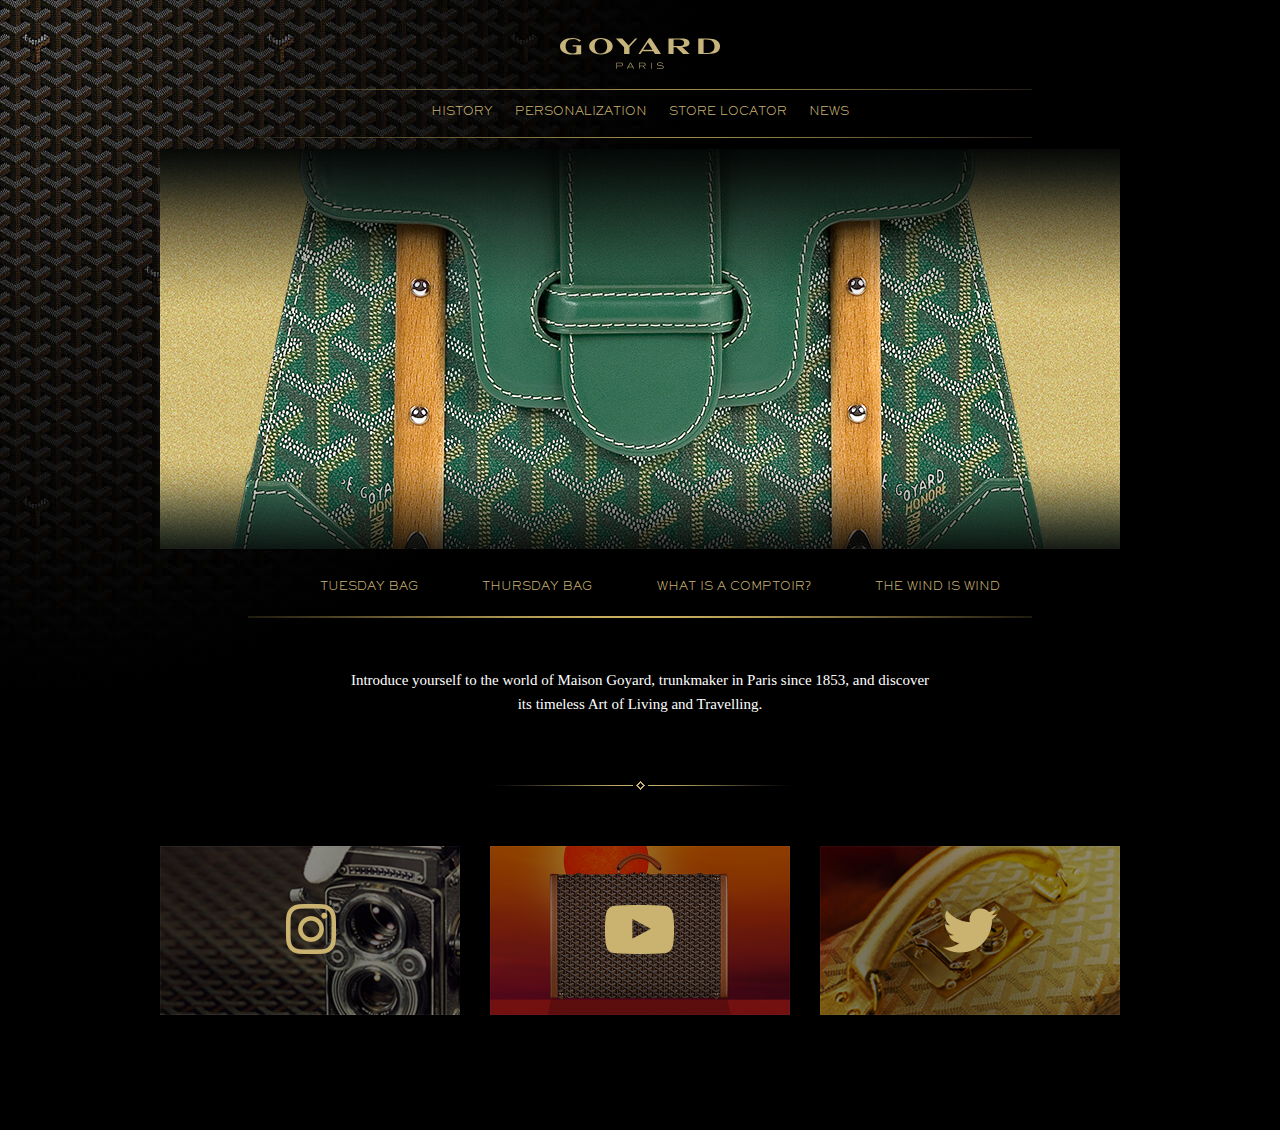
==== index.html @ 8ad1f9d4 "finish home page body" ====
<!DOCTYPE html>
<html>
  <head>
    <meta charset="utf-8">
    <meta name="viewport" content="width=device-width, initial-scale=1.0">
    <link rel="stylesheet" href="css/output.css">
    <title>Goyard</title>
  </head>
  <body>
    <div class="big-wrapper">
      <div class="content-wrapper">
        <div class="navigation">
          <div class="logo">
            <img src="img/goyardLogo.svg" width="160"alt="logo">
          </div>
          <ul class="menu">
            <li><a href="#">HISTORY</a></li>
            <li><a href="#">PERSONALIZATION</a></li>
            <li><a href="#">STORE LOCATOR</a></li>
            <li><a href="#">NEWS</a></li>
          </ul>
        </div>
      </div>
      <div class="home-wrapper">
        <div class="slideshow">
          <img src="img/greenBag.jpg" alt="goyard bag image">
        </div>
        <ul class="menuTwo">
          <li><a href="#">TUESDAY BAG</a></li>
          <li><a href="#">THURSDAY BAG</a></li>
          <li><a href="#">WHAT IS A COMPTOIR?</a></li>
          <li><a href="#">THE WIND IS WIND</a></li>
        </ul>
        <div class="p-wrapper">
          <p>Introduce yourself to the world of Maison Goyard, trunkmaker in Paris since 1853, and discover its timeless Art of Living and Travelling.</p>
        </div>
      </div>
      <div class="social-media">
        <img src="img/smMid.jpg" alt="social media instagram">
        <img src="img/smYT.jpg" alt="social media Youtube">
        <img src="img/smTwi.jpg" alt="social media Twitter">
      </div>
      <div class="footer">

      </div>
    </div>
  </body>
</html>
---- css/output.css ----
@font-face {
  font-family: "SGL";
  font-style: normal;
  font-weight: normal;
  src: url("../SGL.otf") format("truetype");
}
body {
  font-family: "SGL";
  font-size: 11px;
  color: #C9b274;
}

.p-wrapper p {
  color: white;
  font: 15px/24px Georgia, serif;
}

.content-wrapper {
  margin-bottom: 0px;
}
.content-wrapper .navigation {
  padding-top: 30px;
}
.content-wrapper .navigation .logo {
  display: flex;
  justify-content: center;
  align-items: center;
}
.content-wrapper .navigation .logo img {
  max-width: 100%;
}
.content-wrapper .navigation .menu {
  display: flex;
  flex-direction: row;
  align-items: center;
  list-style: none;
  justify-content: center;
  margin-top: 20px;
  padding: 20px 0px;
  background: url("../img/border_menu.png") no-repeat center;
}
.content-wrapper .navigation .menu a {
  color: #C9b274;
  text-decoration: none;
}
.content-wrapper .navigation .menu a:hover {
  color: white;
}
.content-wrapper .navigation .menu li {
  margin: 0 11px;
}

* {
  box-sizing: border-box;
  color: #C9b274;
}

body {
  background: url("../img/goyardBG.jpg") no-repeat #000;
  transition: background 0.25s ease;
  color: #C9b274;
}

.big-wrapper {
  margin: 0px 240px;
}

.home-wrapper {
  margin: 0 auto 50px;
}
.home-wrapper .slideshow {
  display: flex;
  justify-content: center;
  align-items: center;
  width: 100%;
}
.home-wrapper .menuTwo {
  display: flex;
  flex-direction: row;
  align-items: center;
  list-style: none;
  justify-content: space-around;
  position: relative;
  height: 58px;
  background: url("../img/border_slider.png") no-repeat bottom;
}
.home-wrapper .menuTwo a {
  color: #C9b274;
  text-decoration: none;
}
.home-wrapper .menuTwo a:hover {
  color: white;
}
.home-wrapper .p-wrapper {
  margin: 35px auto 50px auto;
  display: flex;
  justify-content: center;
  align-items: center;
  text-align: center;
  width: 595px;
}

.social-media {
  font-size: 0;
  margin: 0 auto 50px;
  padding: 65px 0;
  text-align: center;
  background: url("../img/border_diamond.png") center top no-repeat;
  display: flex;
  justify-content: center;
  align-items: center;
}
.social-media img {
  width: 300px;
  height: 169px;
  margin: 0px 15px;
}

/*# sourceMappingURL=output.css.map */
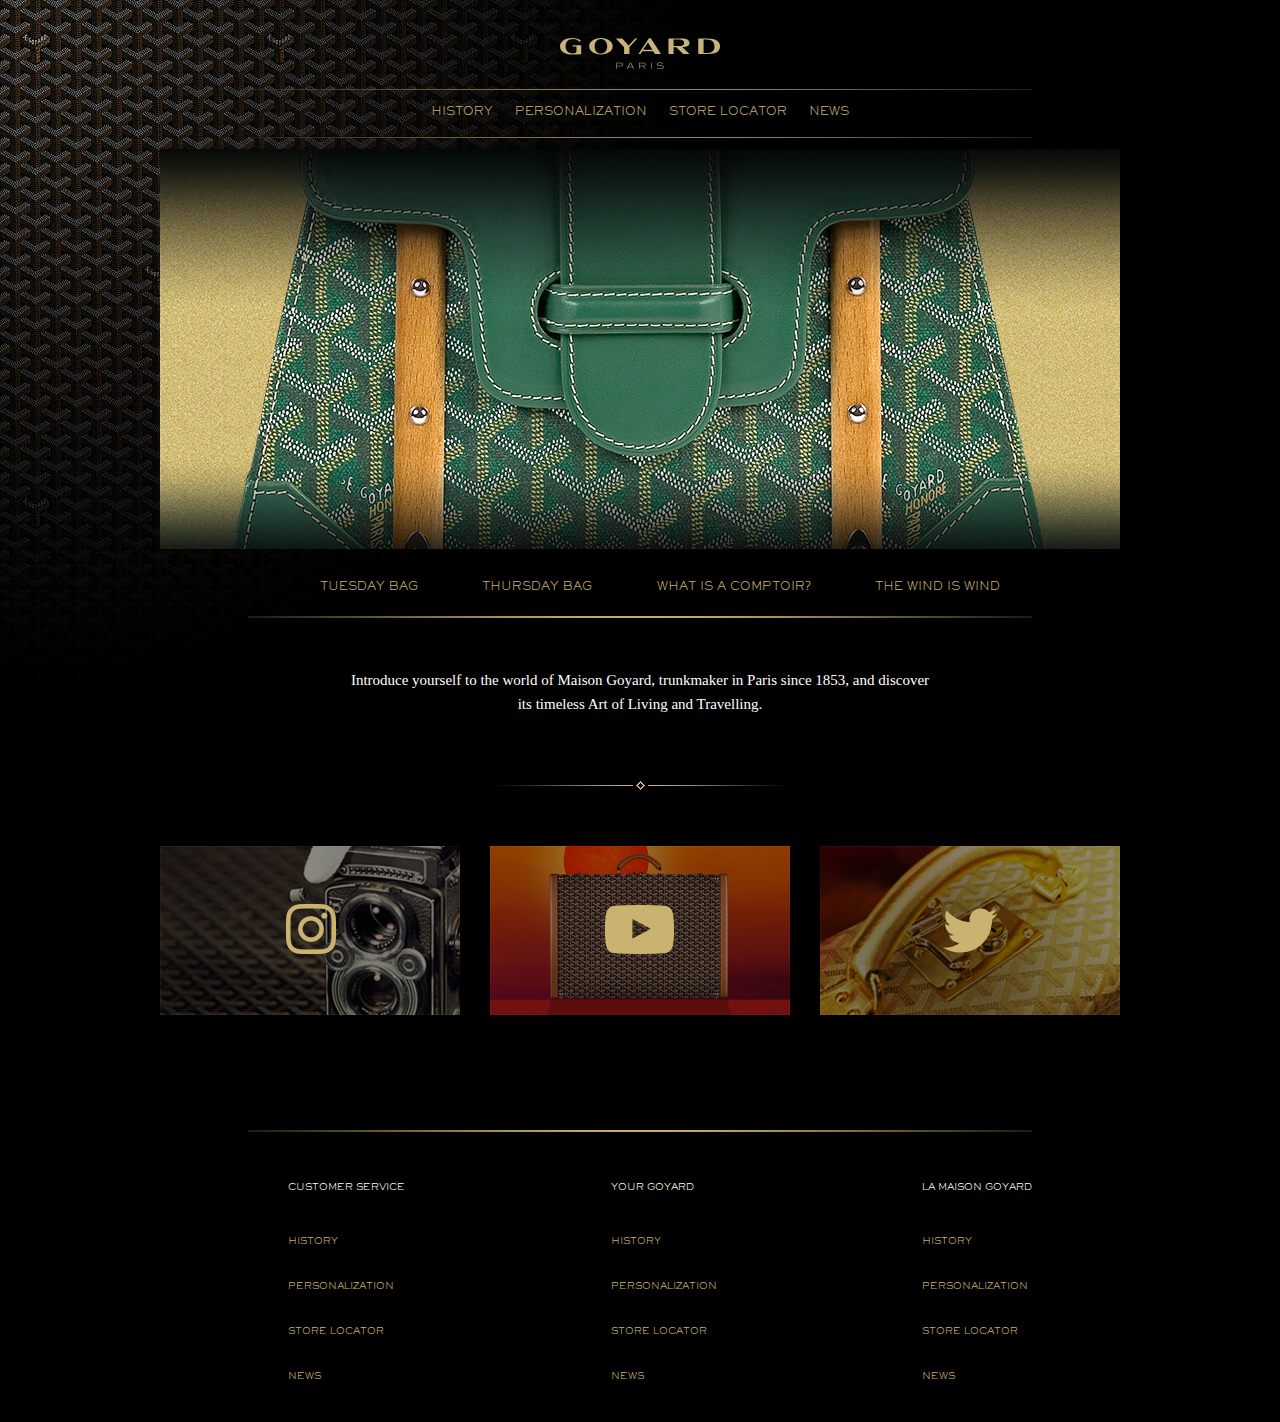
==== commit 0c27a858: "complete foundation for footer" ====
--- a/index.html
+++ b/index.html
@@ -41,7 +41,35 @@
         <img src="img/smTwi.jpg" alt="social media Twitter">
       </div>
       <div class="footer">
+        <div class="left-foot">
+          <ul class="foot-links">
+            <li><p>CUSTOMER SERVICE</p></li>
+            <li><a href="#">HISTORY</a></li>
+            <li><a href="#">PERSONALIZATION</a></li>
+            <li><a href="#">STORE LOCATOR</a></li>
+            <li><a href="#">NEWS</a></li>
+          </ul>
+        </div>
+        <div class="giggity">
+          <ul class="foot-links">
+            <li><p>YOUR GOYARD</p></li>
 
+            <li><a href="#">HISTORY</a></li>
+            <li><a href="#">PERSONALIZATION</a></li>
+            <li><a href="#">STORE LOCATOR</a></li>
+            <li><a href="#">NEWS</a></li>
+          </ul>
+        </div>
+        <div class="right-foot">
+
+          <ul class="foot-links">
+            <li><p>LA MAISON GOYARD</p></li>
+            <li><a href="#">HISTORY</a></li>
+            <li><a href="#">PERSONALIZATION</a></li>
+            <li><a href="#">STORE LOCATOR</a></li>
+            <li><a href="#">NEWS</a></li>
+          </ul>
+        </div>
       </div>
     </div>
   </body>
--- a/css/output.css
+++ b/css/output.css
@@ -8,6 +8,12 @@
   font-family: "SGL";
   font-size: 11px;
   color: #C9b274;
+}
+
+.footer {
+  font-family: "SGL", Tahoma;
+  font-size: 9px;
+  line-height: 45px;
 }
 
 .p-wrapper p {
@@ -39,6 +45,9 @@
   padding: 20px 0px;
   background: url("../img/border_menu.png") no-repeat center;
 }
+.content-wrapper .navigation .menu p {
+  color: #C9b274;
+}
 .content-wrapper .navigation .menu a {
   color: #C9b274;
   text-decoration: none;
@@ -65,6 +74,32 @@
   margin: 0px 240px;
 }
 
+.footer {
+  padding: 27px 0 5px;
+  background: url("../img/border_slider.png") center 0 no-repeat;
+  margin: 0 auto;
+  width: 100%;
+  display: flex;
+  flex-direction: row;
+  align-items: center;
+  list-style: none;
+  justify-content: space-between;
+}
+
+.foot-links p {
+  color: white;
+}
+.foot-links a {
+  color: #C9b274;
+  text-decoration: none;
+}
+.foot-links a:hover {
+  color: white;
+}
+.foot-links li {
+  list-style-type: none;
+}
+
 .home-wrapper {
   margin: 0 auto 50px;
 }
@@ -83,6 +118,9 @@
   position: relative;
   height: 58px;
   background: url("../img/border_slider.png") no-repeat bottom;
+}
+.home-wrapper .menuTwo p {
+  color: #C9b274;
 }
 .home-wrapper .menuTwo a {
   color: #C9b274;
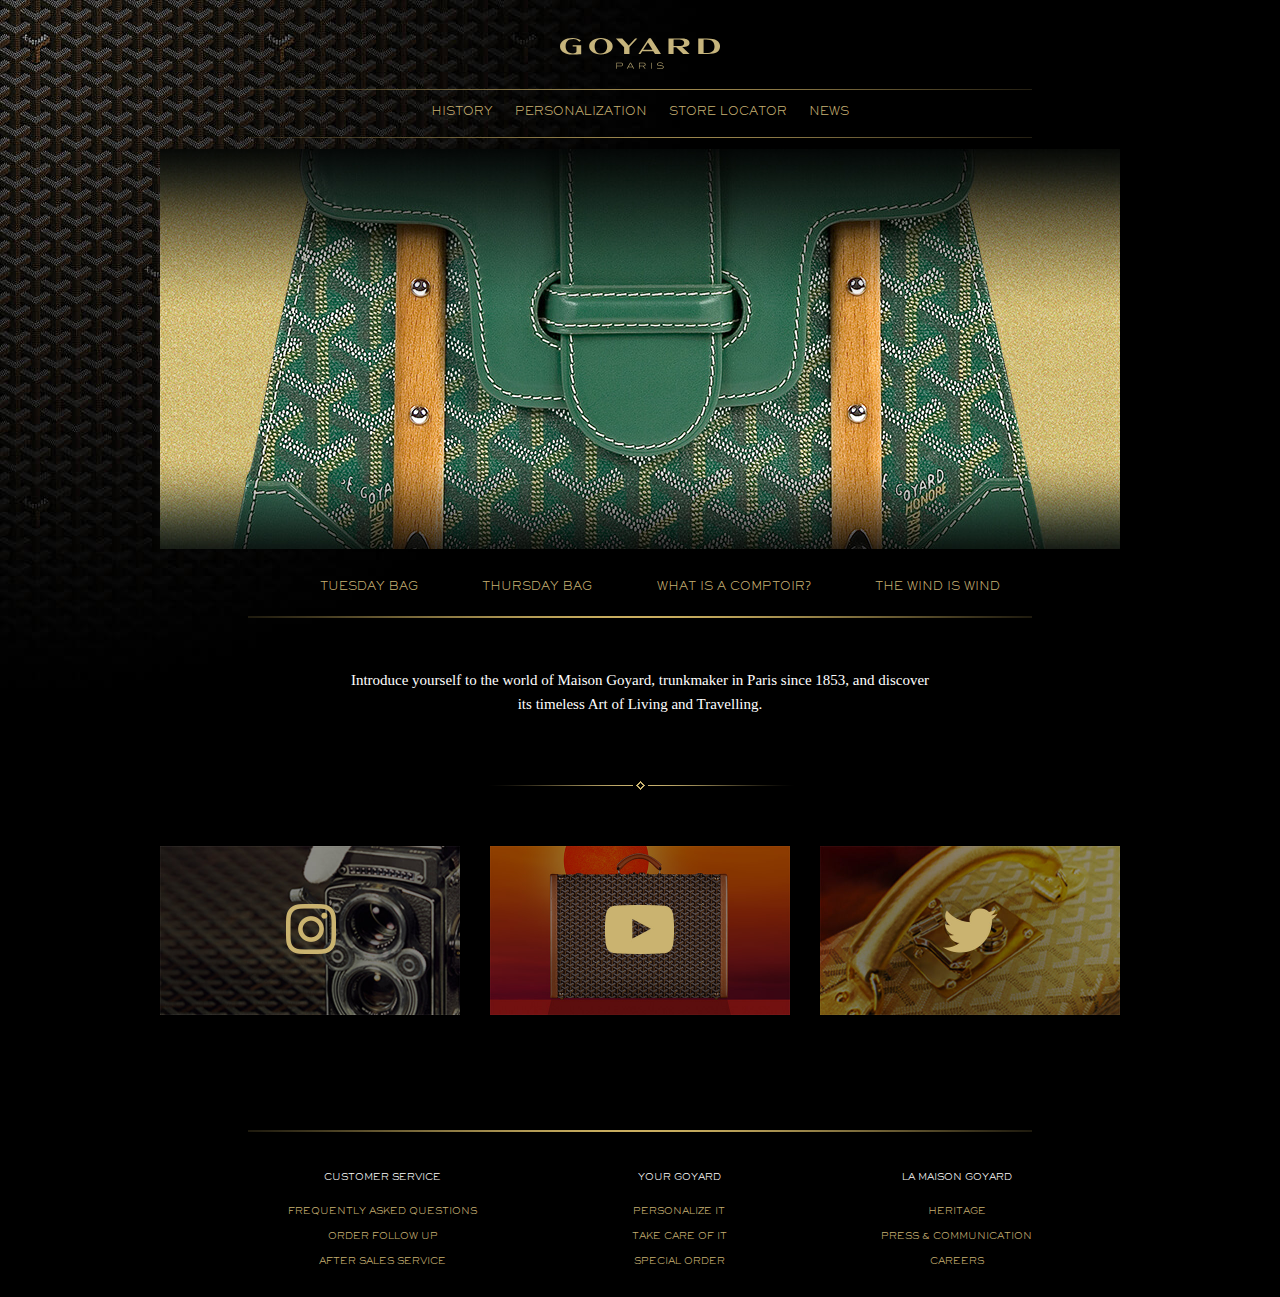
==== commit e259dc57: "finish everything but bottom nav" ====
--- a/index.html
+++ b/index.html
@@ -44,30 +44,27 @@
         <div class="left-foot">
           <ul class="foot-links">
             <li><p>CUSTOMER SERVICE</p></li>
-            <li><a href="#">HISTORY</a></li>
-            <li><a href="#">PERSONALIZATION</a></li>
-            <li><a href="#">STORE LOCATOR</a></li>
-            <li><a href="#">NEWS</a></li>
+            <li><a href="#">FREQUENTLY ASKED QUESTIONS</a></li>
+            <li><a href="#">ORDER FOLLOW UP</a></li>
+            <li><a href="#">AFTER SALES SERVICE</a></li>
           </ul>
         </div>
         <div class="giggity">
           <ul class="foot-links">
             <li><p>YOUR GOYARD</p></li>
 
-            <li><a href="#">HISTORY</a></li>
-            <li><a href="#">PERSONALIZATION</a></li>
-            <li><a href="#">STORE LOCATOR</a></li>
-            <li><a href="#">NEWS</a></li>
+            <li><a href="#">PERSONALIZE IT</a></li>
+            <li><a href="#">TAKE CARE OF IT</a></li>
+            <li><a href="#">SPECIAL ORDER</a></li>
           </ul>
         </div>
         <div class="right-foot">
 
           <ul class="foot-links">
             <li><p>LA MAISON GOYARD</p></li>
-            <li><a href="#">HISTORY</a></li>
-            <li><a href="#">PERSONALIZATION</a></li>
-            <li><a href="#">STORE LOCATOR</a></li>
-            <li><a href="#">NEWS</a></li>
+            <li><a href="#">HERITAGE</a></li>
+            <li><a href="#">PRESS & COMMUNICATION</a></li>
+            <li><a href="#">CAREERS</a></li>
           </ul>
         </div>
       </div>
--- a/css/output.css
+++ b/css/output.css
@@ -13,7 +13,7 @@
 .footer {
   font-family: "SGL", Tahoma;
   font-size: 9px;
-  line-height: 45px;
+  line-height: 25px;
 }
 
 .p-wrapper p {
@@ -79,11 +79,12 @@
   background: url("../img/border_slider.png") center 0 no-repeat;
   margin: 0 auto;
   width: 100%;
+  text-align: center;
+  width: 100%;
   display: flex;
   flex-direction: row;
-  align-items: center;
-  list-style: none;
   justify-content: space-between;
+  position: relative;
 }
 
 .foot-links p {
@@ -98,6 +99,11 @@
 }
 .foot-links li {
   list-style-type: none;
+}
+
+.footer-nav {
+  text-align: center;
+  background: url("../img/border_footer.png") center 0 no-repeat;
 }
 
 .home-wrapper {
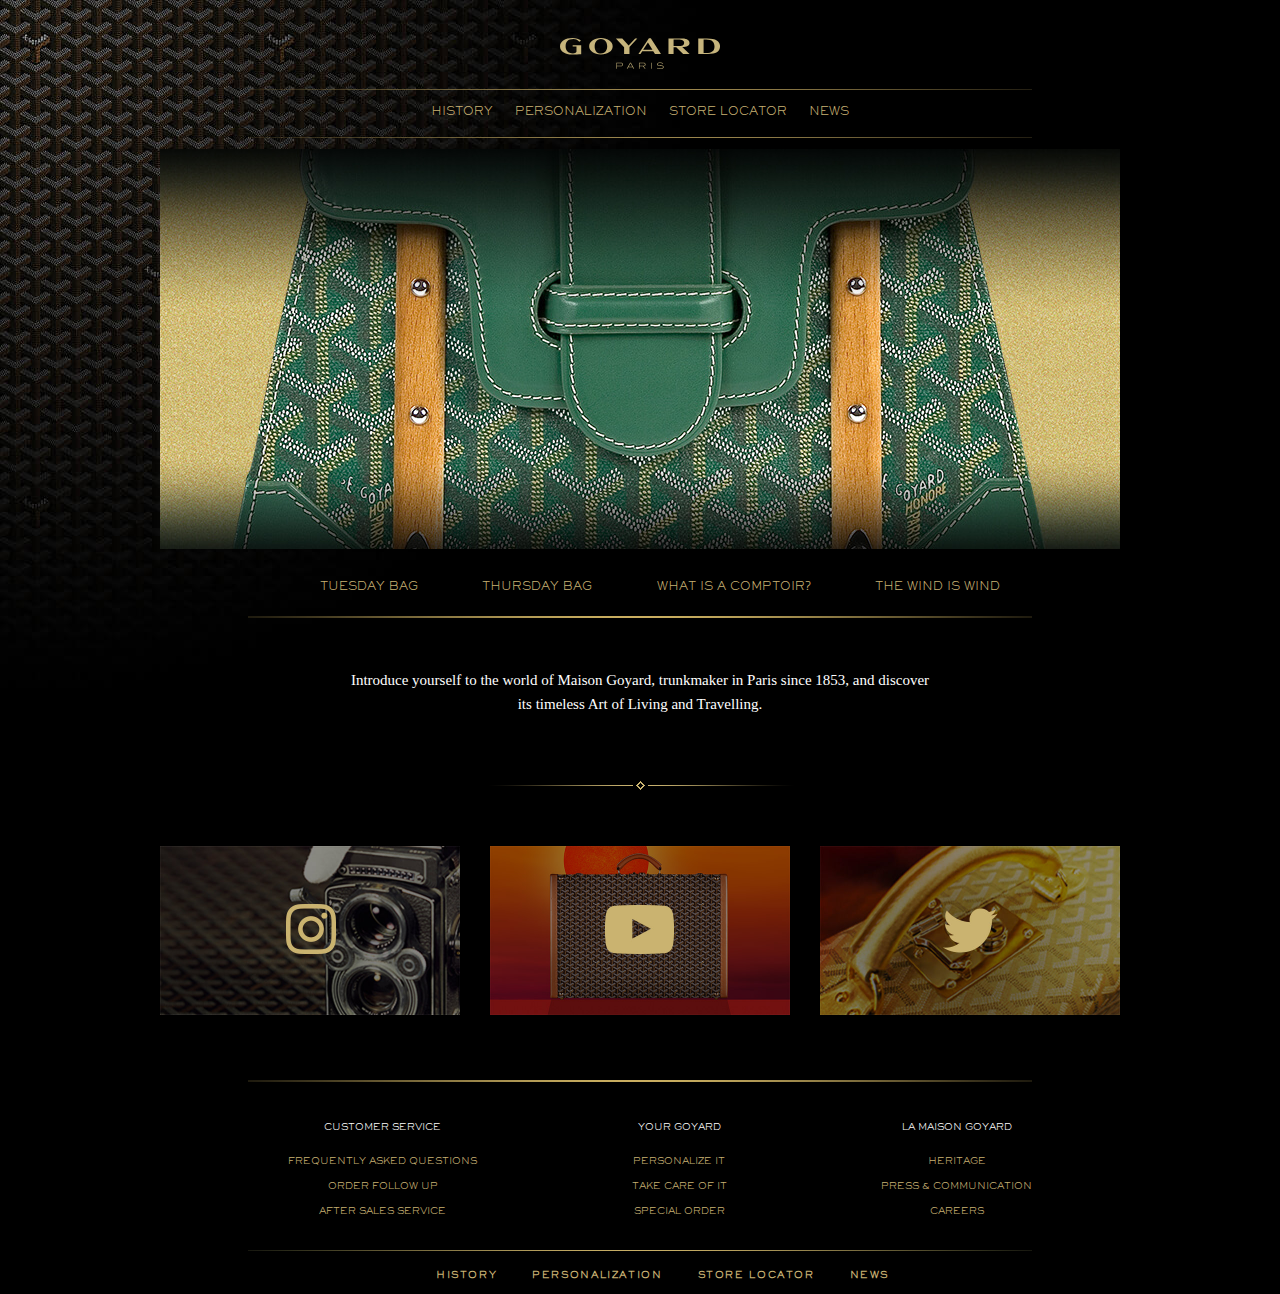
==== commit 2e04ded8: "finish overall page" ====
--- a/index.html
+++ b/index.html
@@ -68,6 +68,14 @@
           </ul>
         </div>
       </div>
+      <div class="footer-nav">
+        <ul class="bottom">
+          <li><a href="#">HISTORY</a></li>
+          <li><a href="#">PERSONALIZATION</a></li>
+          <li><a href="#">STORE LOCATOR</a></li>
+          <li><a href="#">NEWS</a></li>
+        </ul>
+      </div>
     </div>
   </body>
 </html>
--- a/css/output.css
+++ b/css/output.css
@@ -10,15 +10,21 @@
   color: #C9b274;
 }
 
+.p-wrapper p {
+  color: white;
+  font: 15px/24px Georgia, serif;
+}
+
 .footer {
   font-family: "SGL", Tahoma;
   font-size: 9px;
   line-height: 25px;
 }
 
-.p-wrapper p {
-  color: white;
-  font: 15px/24px Georgia, serif;
+.footer-nav .bottom li {
+  font-size: 9px;
+  letter-spacing: 0.18em;
+  font-weight: 700;
 }
 
 .content-wrapper {
@@ -48,6 +54,9 @@
 .content-wrapper .navigation .menu p {
   color: #C9b274;
 }
+.content-wrapper .navigation .menu li {
+  list-style-type: none;
+}
 .content-wrapper .navigation .menu a {
   color: #C9b274;
   text-decoration: none;
@@ -61,13 +70,10 @@
 
 * {
   box-sizing: border-box;
-  color: #C9b274;
 }
 
 body {
   background: url("../img/goyardBG.jpg") no-repeat #000;
-  transition: background 0.25s ease;
-  color: #C9b274;
 }
 
 .big-wrapper {
@@ -90,6 +96,9 @@
 .foot-links p {
   color: white;
 }
+.foot-links li {
+  list-style-type: none;
+}
 .foot-links a {
   color: #C9b274;
   text-decoration: none;
@@ -97,13 +106,32 @@
 .foot-links a:hover {
   color: white;
 }
-.foot-links li {
-  list-style-type: none;
-}
 
 .footer-nav {
   text-align: center;
   background: url("../img/border_footer.png") center 0 no-repeat;
+}
+.footer-nav p {
+  color: #C9b274;
+}
+.footer-nav li {
+  list-style-type: none;
+}
+.footer-nav a {
+  color: #C9b274;
+  text-decoration: none;
+}
+.footer-nav a:hover {
+  color: white;
+}
+.footer-nav .bottom {
+  display: flex;
+  justify-content: center;
+}
+.footer-nav .bottom li {
+  padding-top: 3px;
+  padding-bottom: 3px;
+  margin: 20px 15px 0 20px;
 }
 
 .home-wrapper {
@@ -128,6 +156,9 @@
 .home-wrapper .menuTwo p {
   color: #C9b274;
 }
+.home-wrapper .menuTwo li {
+  list-style-type: none;
+}
 .home-wrapper .menuTwo a {
   color: #C9b274;
   text-decoration: none;
@@ -146,7 +177,6 @@
 
 .social-media {
   font-size: 0;
-  margin: 0 auto 50px;
   padding: 65px 0;
   text-align: center;
   background: url("../img/border_diamond.png") center top no-repeat;
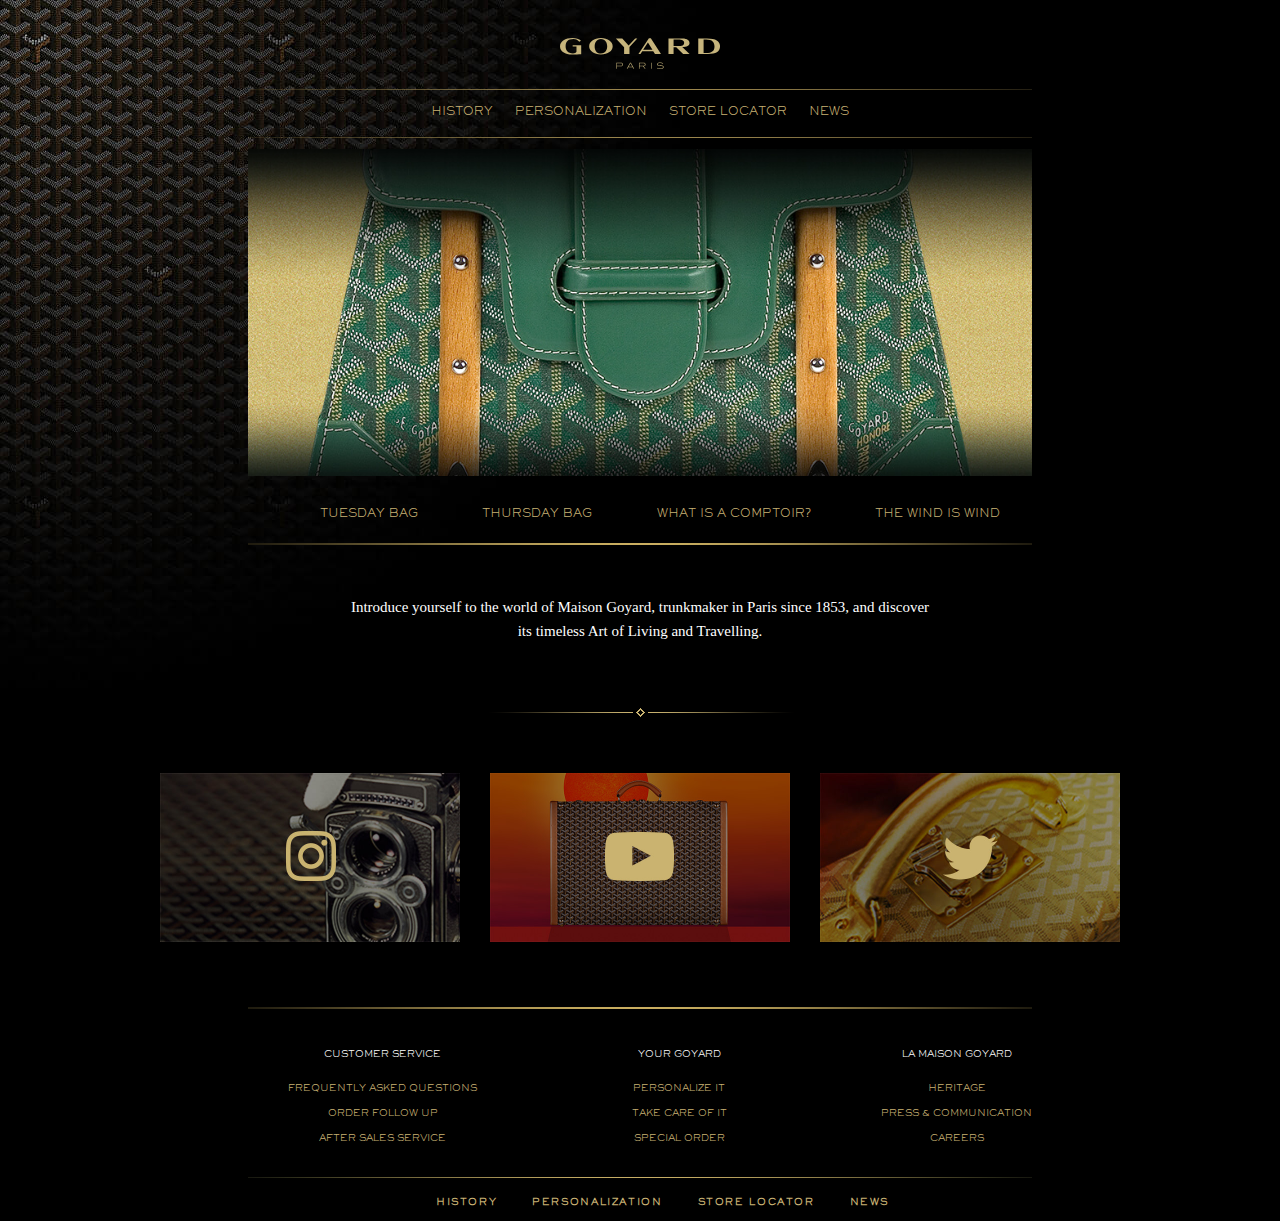
==== commit 535ca2e3: "finish README.md" ====
--- a/index.html
+++ b/index.html
@@ -23,7 +23,7 @@
       </div>
       <div class="home-wrapper">
         <div class="slideshow">
-          <img src="img/greenBag.jpg" alt="goyard bag image">
+          <img src="img/greenBag.jpg" width="100%" alt="goyard bag image">
         </div>
         <ul class="menuTwo">
           <li><a href="#">TUESDAY BAG</a></li>
--- a/css/output.css
+++ b/css/output.css
@@ -80,6 +80,22 @@
   margin: 0px 240px;
 }
 
+@media screen and (max-width: 1024px) {
+  .big-wrapper {
+    margin: 0;
+  }
+}
+@media screen and (min-width: 425) {
+  .big-wrapper {
+    margin: 0;
+  }
+  .big-wrapper .footer {
+    display: none;
+  }
+  .big-wrapper .social-media {
+    display: none;
+  }
+}
 .footer {
   padding: 27px 0 5px;
   background: url("../img/border_slider.png") center 0 no-repeat;
@@ -177,6 +193,7 @@
 
 .social-media {
   font-size: 0;
+  width: 100%;
   padding: 65px 0;
   text-align: center;
   background: url("../img/border_diamond.png") center top no-repeat;
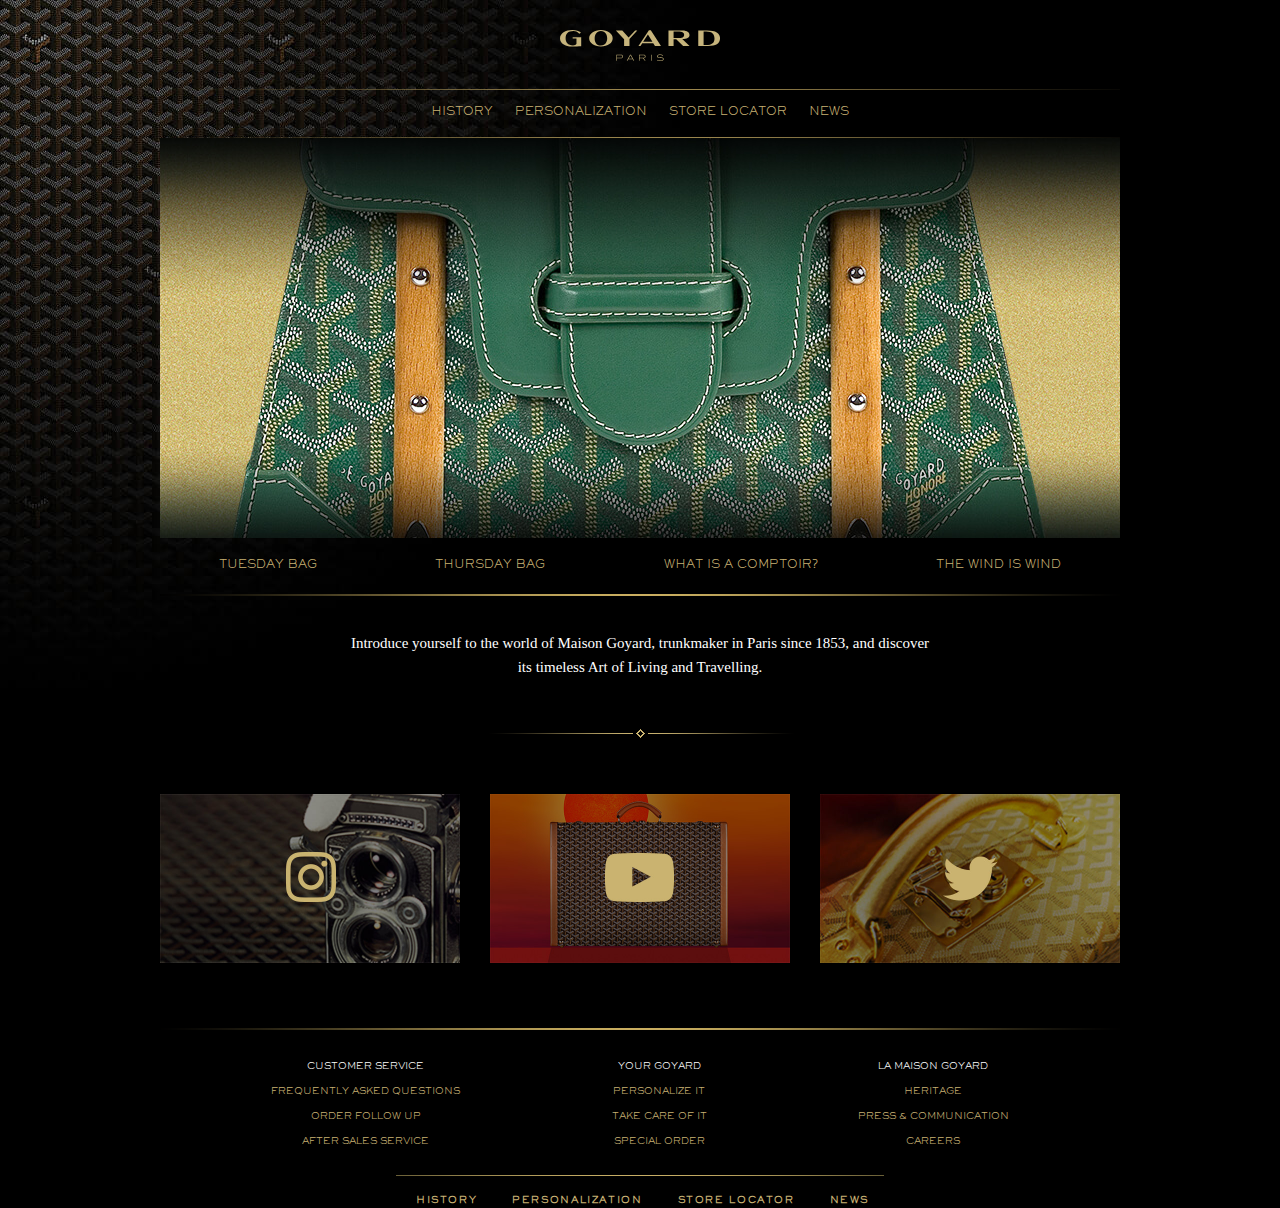
==== commit 8e61e57f: "create temporary layout for Mobile page. Only need social media logos and z index for fixed menu bar" ====
--- a/index.html
+++ b/index.html
@@ -13,7 +13,7 @@
           <div class="logo">
             <img src="img/goyardLogo.svg" width="160"alt="logo">
           </div>
-          <ul class="menu">
+          <ul class="menu" id="menuMobile">
             <li><a href="#">HISTORY</a></li>
             <li><a href="#">PERSONALIZATION</a></li>
             <li><a href="#">STORE LOCATOR</a></li>
--- a/css/output.css
+++ b/css/output.css
@@ -29,17 +29,20 @@
 
 .content-wrapper {
   margin-bottom: 0px;
-}
-.content-wrapper .navigation {
+  margin: 0 auto;
+  max-width: 100%;
+  width: 960px;
+}
+.content-wrapper .navigation .logo {
+  display: flex;
+  justify-content: center;
+  align-items: center;
   padding-top: 30px;
-}
-.content-wrapper .navigation .logo {
-  display: flex;
-  justify-content: center;
-  align-items: center;
+  margin: 0 0 28px;
+  min-height: 34px;
 }
 .content-wrapper .navigation .logo img {
-  max-width: 100%;
+  max-width: 99%;
 }
 .content-wrapper .navigation .menu {
   display: flex;
@@ -70,6 +73,8 @@
 
 * {
   box-sizing: border-box;
+  margin: 0;
+  padding: 0;
 }
 
 body {
@@ -78,26 +83,59 @@
 
 .big-wrapper {
   margin: 0px 240px;
-}
-
-@media screen and (max-width: 1024px) {
+  display: flex;
+  flex-flow: row wrap;
+  justify-content: center;
+}
+
+@media screen and (max-width: 1024px) and (min-width: 426px) {
   .big-wrapper {
     margin: 0;
   }
 }
-@media screen and (min-width: 425) {
+@media screen and (max-width: 1437px) and (min-width: 1025px) {
+  .big-wrapper {
+    margin: 0 120px;
+  }
+}
+@media screen and (max-width: 426px) {
+  body {
+    background-image: none;
+  }
+
   .big-wrapper {
     margin: 0;
   }
-  .big-wrapper .footer {
-    display: none;
-  }
-  .big-wrapper .social-media {
-    display: none;
+  .big-wrapper #menuMobile {
+    display: flex;
+    flex-flow: column wrap;
+    background-image: none;
+  }
+  .big-wrapper #menuMobile li {
+    border-top: solid 1px #65593a;
+    line-height: 100px;
+    width: 100%;
+    text-align: center;
+  }
+  .big-wrapper div.social-media {
+    display: none;
+  }
+  .big-wrapper div.footer {
+    display: none;
+  }
+  .big-wrapper div.footer-nav {
+    display: none;
+  }
+  .big-wrapper ul.menuTwo {
+    display: none;
+  }
+  .big-wrapper div.p-wrapper {
+    border-top: solid 1px #65593a;
+    padding: 30px 15px 0;
   }
 }
 .footer {
-  padding: 27px 0 5px;
+  padding: 27px 0 20px;
   background: url("../img/border_slider.png") center 0 no-repeat;
   margin: 0 auto;
   width: 100%;
@@ -107,6 +145,7 @@
   flex-direction: row;
   justify-content: space-between;
   position: relative;
+  justify-content: space-evenly;
 }
 
 .foot-links p {
@@ -152,6 +191,9 @@
 
 .home-wrapper {
   margin: 0 auto 50px;
+  margin: 0 auto;
+  max-width: 100%;
+  width: 960px;
 }
 .home-wrapper .slideshow {
   display: flex;
@@ -188,18 +230,20 @@
   justify-content: center;
   align-items: center;
   text-align: center;
-  width: 595px;
+  max-width: 595px;
 }
 
 .social-media {
   font-size: 0;
-  width: 100%;
+  max-width: 990px;
+  display: flex;
+  justify-content: center;
+  align-items: center;
+  flex-flow: row wrap;
   padding: 65px 0;
   text-align: center;
   background: url("../img/border_diamond.png") center top no-repeat;
-  display: flex;
-  justify-content: center;
-  align-items: center;
+  margin: 0 -15px;
 }
 .social-media img {
   width: 300px;
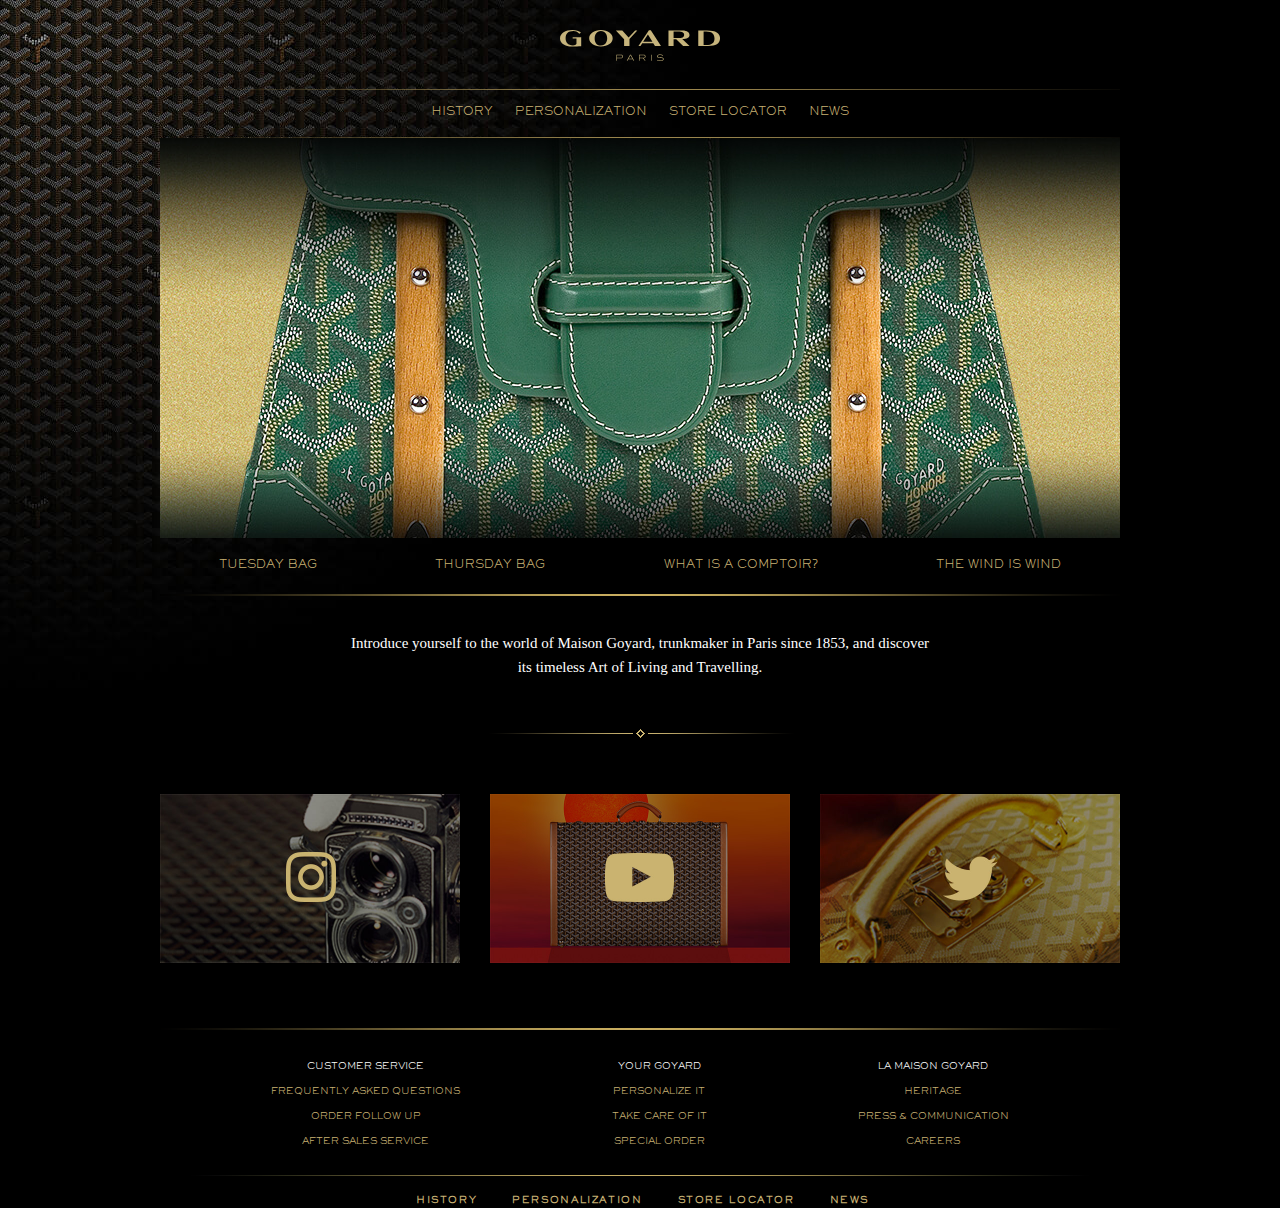
==== commit ea890466: "implement icons" ====
--- a/index.html
+++ b/index.html
@@ -4,6 +4,11 @@
     <meta charset="utf-8">
     <meta name="viewport" content="width=device-width, initial-scale=1.0">
     <link rel="stylesheet" href="css/output.css">
+    <link rel="icon" sizes="192x192" href="img/goldIcon.ico">
+    <meta name="msapplication-square300x300logo" content="img/goyardLarge.jpg">
+    <meta name="theme-color" content="#65593a">
+    <!-- <link rel="apple-touch-startup-image" href="img/goyardIcon.png"> -->
+    <meta name="apple-mobile-web-app-status-bar-style" content="black">
     <title>Goyard</title>
   </head>
   <body>
--- a/css/output.css
+++ b/css/output.css
@@ -88,14 +88,31 @@
   justify-content: center;
 }
 
+@media screen and (min-width: 1900px) {
+  .big-wrapper div.content-wrapper {
+    width: 1900px;
+  }
+  .big-wrapper div.home-wrapper {
+    width: 1900px;
+  }
+  .big-wrapper div.social-media {
+    max-width: 1900px;
+    width: 1900px;
+    justify-content: space-between;
+  }
+  .big-wrapper div.footer-nav {
+    max-width: 1900px;
+    width: 1900px;
+  }
+}
+@media screen and (max-width: 1437px) and (min-width: 1025px) {
+  .big-wrapper {
+    margin: 0 120px;
+  }
+}
 @media screen and (max-width: 1024px) and (min-width: 426px) {
   .big-wrapper {
     margin: 0;
-  }
-}
-@media screen and (max-width: 1437px) and (min-width: 1025px) {
-  .big-wrapper {
-    margin: 0 120px;
   }
 }
 @media screen and (max-width: 426px) {
@@ -116,6 +133,7 @@
     line-height: 100px;
     width: 100%;
     text-align: center;
+    margin: 0;
   }
   .big-wrapper div.social-media {
     display: none;
@@ -165,6 +183,7 @@
 .footer-nav {
   text-align: center;
   background: url("../img/border_footer.png") center 0 no-repeat;
+  width: 100%;
 }
 .footer-nav p {
   color: #C9b274;
